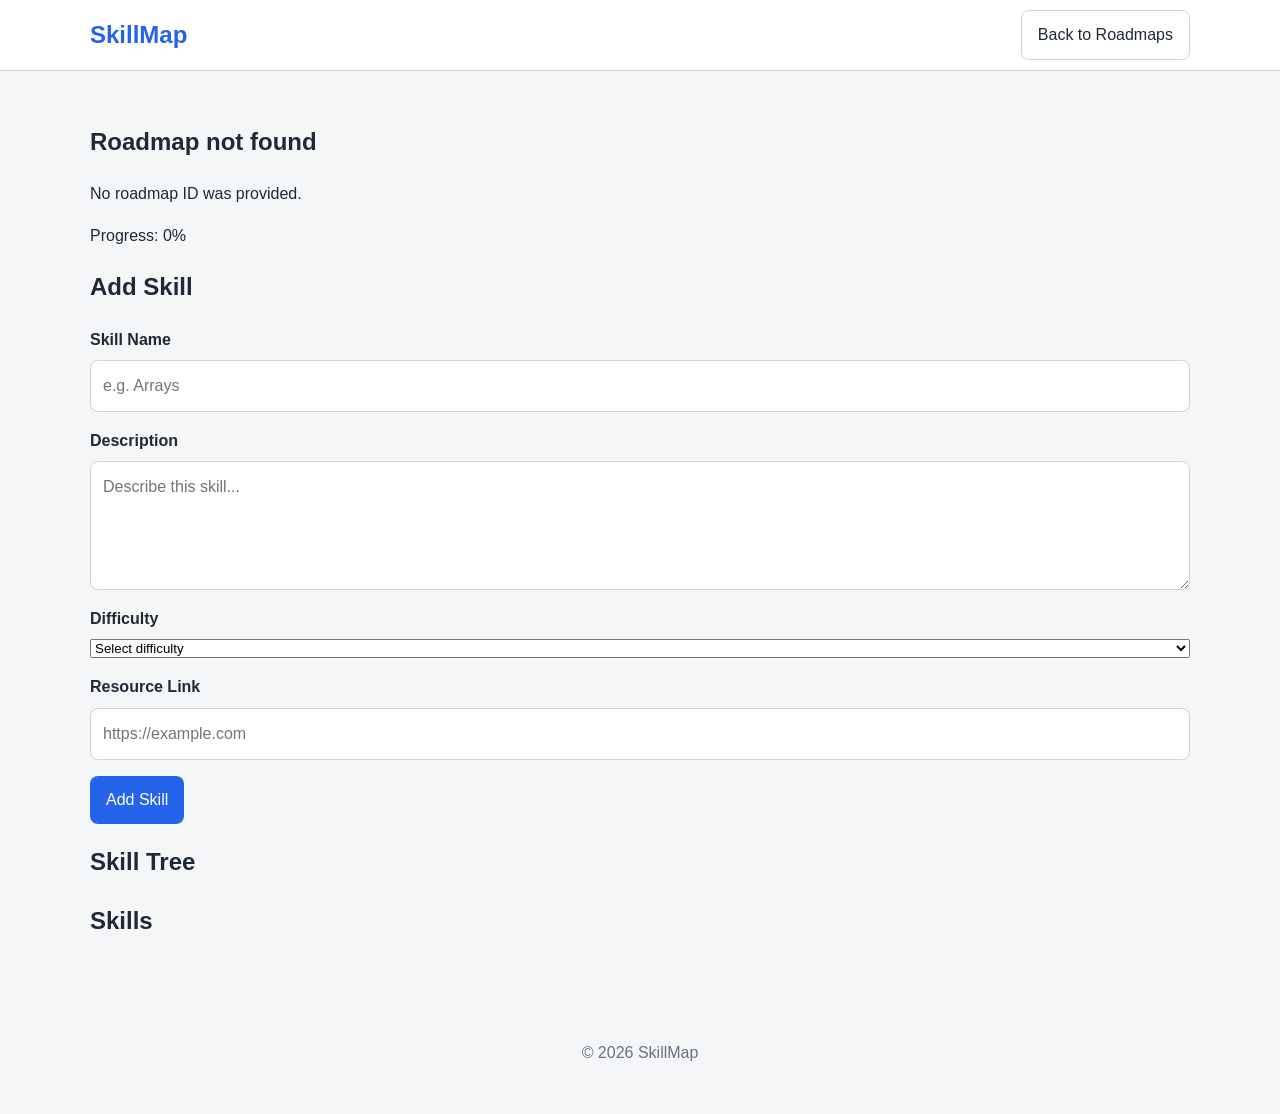
==== roadmap.html @ 6a52ca68 "Added Individual Roadmap Page." ====
<!DOCTYPE html>
<html lang="en">

<head>
    <meta charset="UTF-8">
    <meta name="viewport" content="width=device-width, initial-scale=1.0">

    <title>SkillMap - Roadmap</title>

    <link rel="stylesheet" href="css/style.css">
</head>

<body>

    <header class="site-header">
        <div class="container header-content">

            <a href="index.html" class="logo">
                SkillMap
            </a>

            <a
                href="index.html"
                class="btn btn-secondary"
            >
                Back to Roadmaps
            </a>

        </div>
    </header>


    <main class="container">

        <section
            class="roadmap-header"
            aria-labelledby="roadmap-title"
        >

            <h1 id="roadmap-title">
                Roadmap Name
            </h1>

            <p id="roadmap-description">
                Roadmap description will appear here.
            </p>

            <p id="roadmap-progress">
                Progress: 0%
            </p>

        </section>


        <section
            class="skill-form-section"
            aria-labelledby="add-skill-heading"
        >

            <h2 id="add-skill-heading">
                Add Skill
            </h2>

            <form id="skill-form">

                <div class="form-group">

                    <label for="skill-name">
                        Skill Name
                    </label>

                    <input
                        type="text"
                        id="skill-name"
                        name="skill-name"
                        placeholder="e.g. Arrays"
                        minlength="2"
                        maxlength="100"
                        required
                    >

                </div>


                <div class="form-group">

                    <label for="skill-description">
                        Description
                    </label>

                    <textarea
                        id="skill-description"
                        name="skill-description"
                        placeholder="Describe this skill..."
                        rows="4"
                        maxlength="500"
                    ></textarea>

                </div>


                <div class="form-group">

                    <label for="skill-difficulty">
                        Difficulty
                    </label>

                    <select
                        id="skill-difficulty"
                        name="skill-difficulty"
                        required
                    >
                        <option value="">
                            Select difficulty
                        </option>

                        <option value="easy">
                            Easy
                        </option>

                        <option value="medium">
                            Medium
                        </option>

                        <option value="hard">
                            Hard
                        </option>
                    </select>

                </div>


                <div class="form-group">

                    <label for="skill-resource">
                        Resource Link
                    </label>

                    <input
                        type="url"
                        id="skill-resource"
                        name="skill-resource"
                        placeholder="https://example.com"
                    >

                </div>


                <button
                    type="submit"
                    class="btn btn-primary"
                >
                    Add Skill
                </button>

            </form>

        </section>


        <section
            class="skill-tree-section"
            aria-labelledby="skill-tree-heading"
        >

            <h2 id="skill-tree-heading">
                Skill Tree
            </h2>

            <div id="skill-tree">

                <!-- Skill tree nodes will be generated using JavaScript. -->

            </div>

        </section>


        <section
            class="skills-section"
            aria-labelledby="skills-heading"
        >

            <h2 id="skills-heading">
                Skills
            </h2>

            <div id="skill-list">

                <!-- Skill cards will be generated using JavaScript. -->

            </div>

        </section>

    </main>


    <footer class="site-footer">

        <p>
            &copy; 2026 SkillMap
        </p>

    </footer>


    <script
        type="module"
        src="js/roadmap.js"
    ></script>

</body>

</html>
---- css/style.css ----
:root {
    --color-background: #f4f6f8;
    --color-surface: #ffffff;

    --color-primary: #2563eb;
    --color-primary-dark: #1d4ed8;

    --color-text: #1f2937;
    --color-text-muted: #6b7280;

    --color-border: #d1d5db;

    --spacing-small: 0.5rem;
    --spacing-medium: 1rem;
    --spacing-large: 2rem;

    --border-radius: 8px;
}

* {
    box-sizing: border-box;
}

body {
    margin: 0;

    font-family: Arial, sans-serif;
    line-height: 1.6;

    background-color: var(--color-background);
    color: var(--color-text);
}

button,
input,
textarea {
    font: inherit;
}

button {
    cursor: pointer;
}

.container {
    width: min(1100px, 90%);
    margin: 0 auto;
}

.site-header {
    background-color: var(--color-surface);
    border-bottom: 1px solid var(--color-border);
}

.header-content {
    min-height: 70px;

    display: flex;
    align-items: center;
    justify-content: space-between;
}

.logo {
    color: var(--color-primary);

    font-size: 1.5rem;
    font-weight: bold;

    text-decoration: none;
}

main {
    padding: var(--spacing-large) 0;
}

.page-intro {
    margin-bottom: var(--spacing-large);
}

.page-intro h1 {
    margin-bottom: var(--spacing-small);
}

.page-intro p {
    color: var(--color-text-muted);
}

.btn {
    display: inline-block;

    padding: 0.7rem 1rem;

    border-radius: var(--border-radius);

    text-decoration: none;
    cursor: pointer;
}

.btn-primary {
    border: none;

    background-color: var(--color-primary);
    color: white;
}

.btn-primary:hover {
    background-color: var(--color-primary-dark);
}

.btn-secondary {
    background-color: transparent;
    color: var(--color-text);

    border: 1px solid var(--color-border);
}

.btn-secondary:hover {
    background-color: var(--color-background);
}

.roadmap-creation {
    margin-bottom: var(--spacing-large);

    padding: var(--spacing-large);

    background-color: var(--color-surface);

    border: 1px solid var(--color-border);
    border-radius: var(--border-radius);
}

.form-group {
    display: flex;
    flex-direction: column;

    gap: var(--spacing-small);

    margin-bottom: var(--spacing-medium);
}

.form-group label {
    font-weight: bold;
}

.form-group input,
.form-group textarea {
    width: 100%;

    padding: 0.75rem;

    border: 1px solid var(--color-border);
    border-radius: var(--border-radius);

    background-color: var(--color-surface);
    color: var(--color-text);
}

.form-group input:focus,
.form-group textarea:focus {
    outline: 2px solid var(--color-primary);
    border-color: var(--color-primary);
}

#roadmap-list {
    display: grid;

    grid-template-columns: repeat(2, 1fr);

    gap: var(--spacing-medium);
}

.roadmap-card {
    display: flex;
    flex-direction: column;

    justify-content: space-between;

    gap: var(--spacing-medium);

    padding: var(--spacing-medium);

    background-color: var(--color-surface);

    border: 1px solid var(--color-border);
    border-radius: var(--border-radius);
}

.roadmap-card h3 {
    margin-top: 0;
}

.roadmap-card-actions {
    display: flex;

    gap: var(--spacing-small);

    flex-wrap: wrap;
}

.site-footer {
    padding: var(--spacing-large);

    text-align: center;

    color: var(--color-text-muted);
}

@media (max-width: 768px) {

    #roadmap-list {
        grid-template-columns: 1fr;
    }

    .header-content {
        min-height: 60px;
    }
}

@media (max-width: 480px) {

    .container {
        width: 94%;
    }

    main {
        padding: var(--spacing-medium) 0;
    }

    .roadmap-creation {
        padding: var(--spacing-medium);
    }

    .roadmap-card-actions {
        flex-direction: column;
    }

    .roadmap-card-actions .btn {
        width: 100%;

        text-align: center;
    }
}
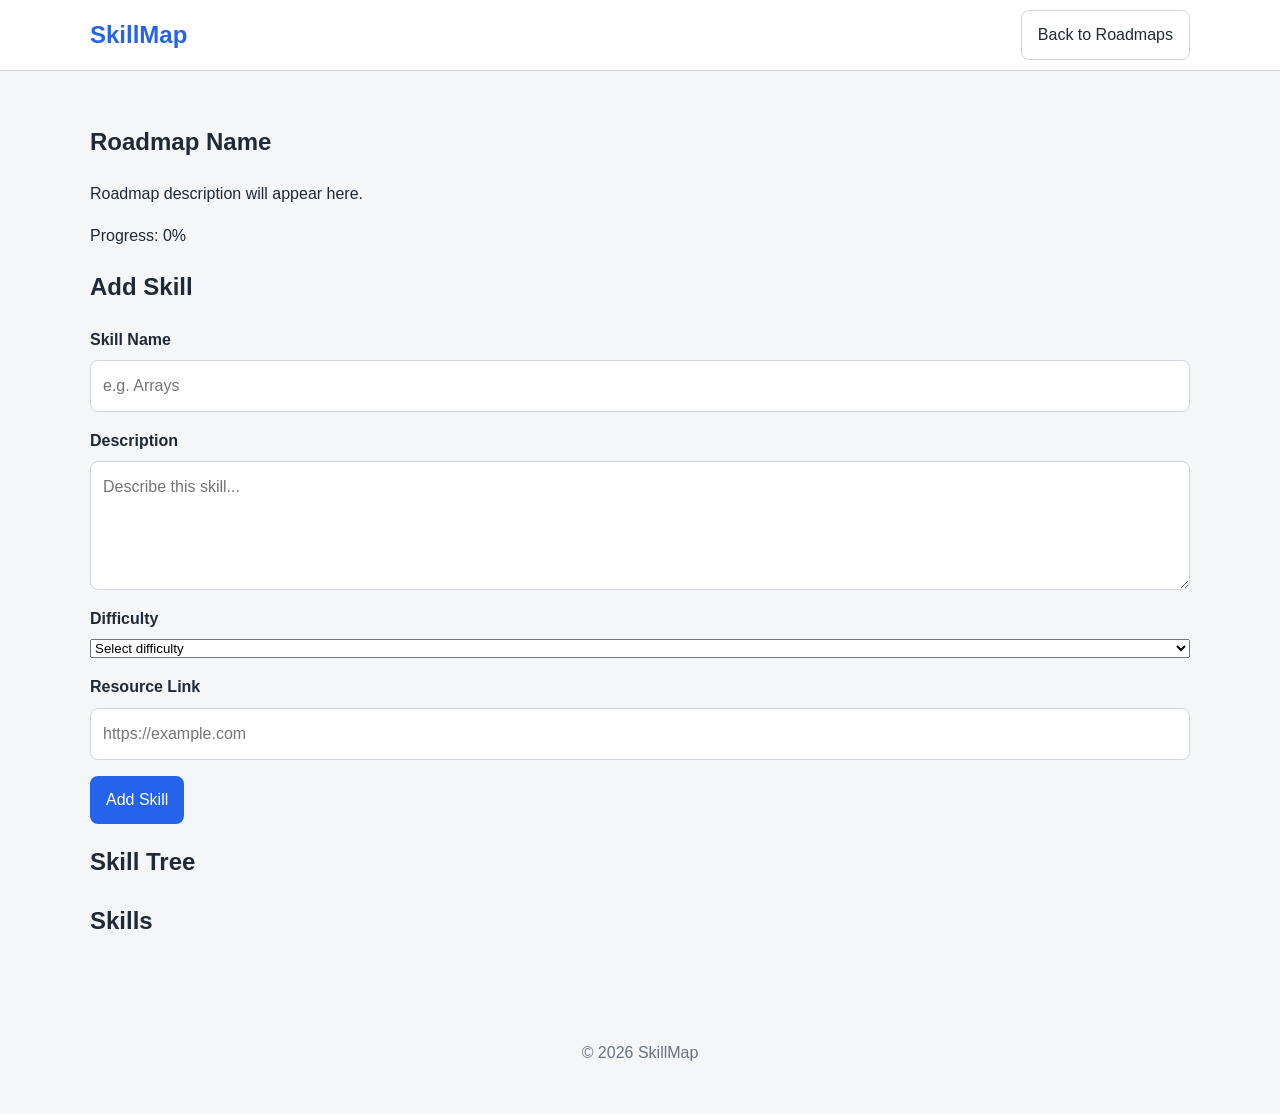
==== commit 7b789050: "Complete Skill CRUD Operations." ====
--- a/roadmap.html
+++ b/roadmap.html
@@ -147,10 +147,11 @@
 
 
                 <button
-                    type="submit"
-                    class="btn btn-primary"
-                >
-                    Add Skill
+                        type="submit"
+                        id="skill-submit-button"
+                        class="btn btn-primary"
+                    >
+                        Add Skill
                 </button>
 
             </form>
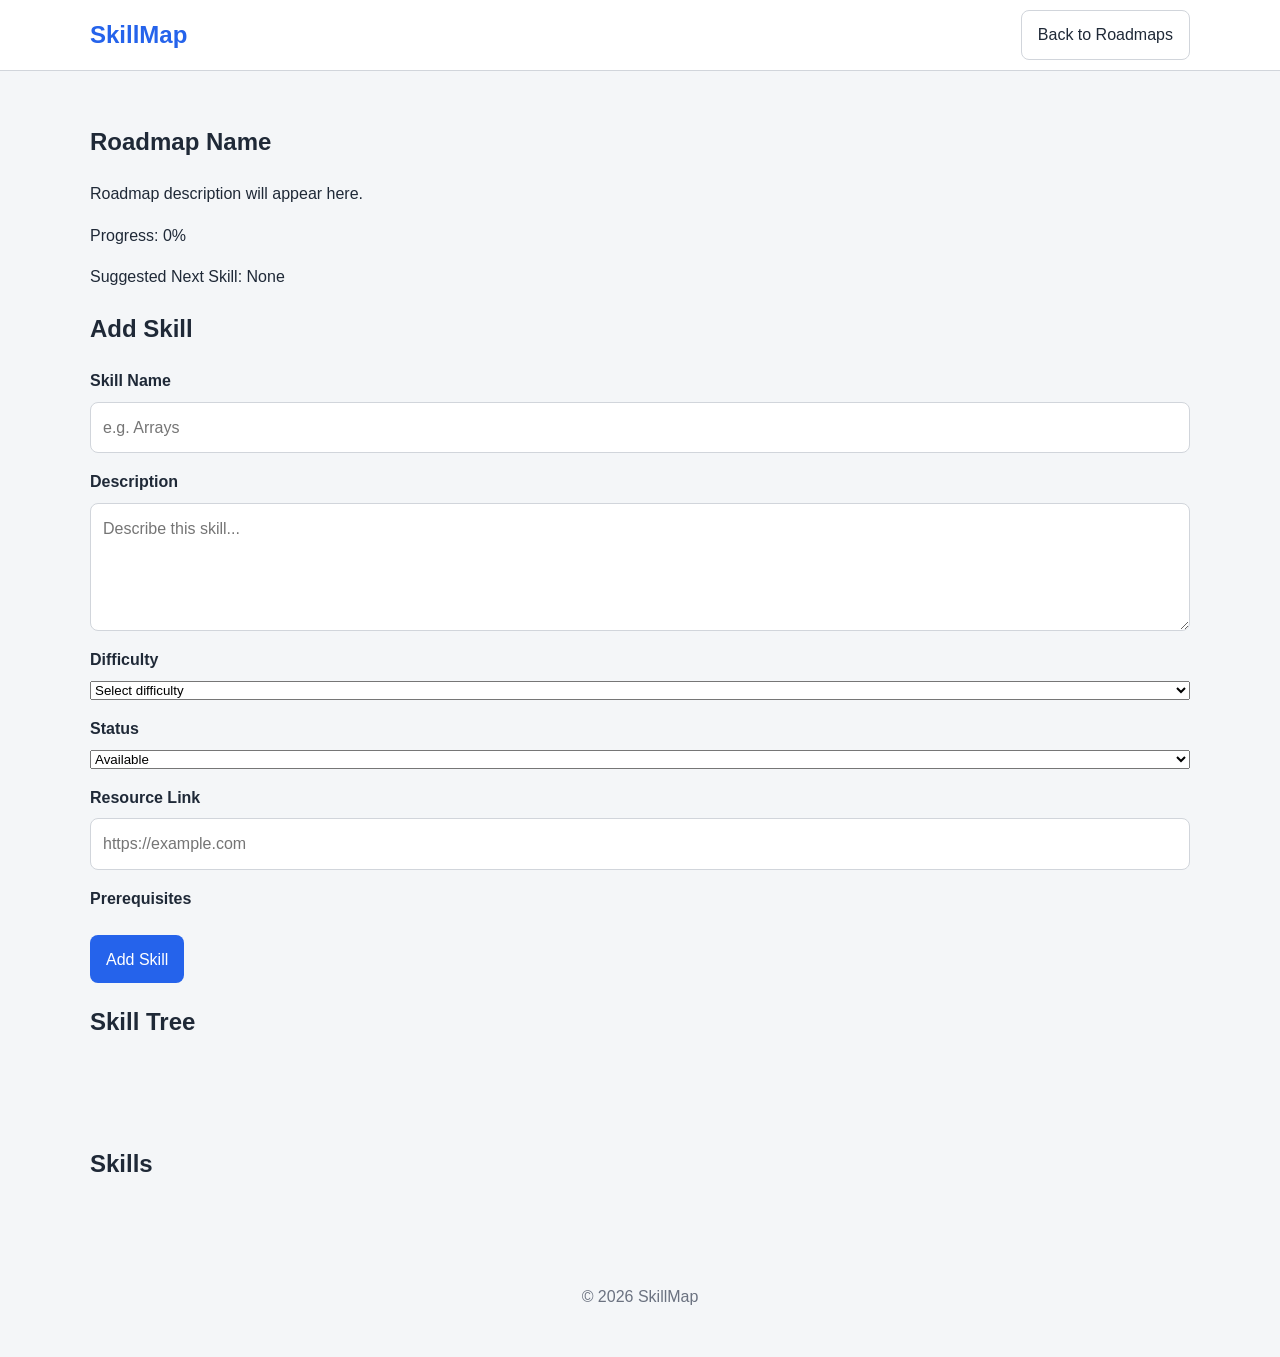
==== commit 7412cabd: "Integrated Skill Dependency Graph and Progress." ====
--- a/roadmap.html
+++ b/roadmap.html
@@ -47,6 +47,10 @@
 
             <p id="roadmap-progress">
                 Progress: 0%
+            </p>
+
+            <p id="suggested-skill">
+                Suggested Next Skill: None
             </p>
 
         </section>
@@ -129,30 +133,69 @@
 
                 </div>
 
-
-                <div class="form-group">
-
-                    <label for="skill-resource">
-                        Resource Link
-                    </label>
-
-                    <input
-                        type="url"
-                        id="skill-resource"
-                        name="skill-resource"
-                        placeholder="https://example.com"
+                <div class="form-group">
+
+                    <label for="skill-status">
+                        Status
+                    </label>
+
+                    <select
+                        id="skill-status"
+                        name="skill-status"
+                        required
                     >
-
-                </div>
-
-
-                <button
-                        type="submit"
-                        id="skill-submit-button"
-                        class="btn btn-primary"
-                    >
-                        Add Skill
-                </button>
+                        <option value="available">
+                            Available
+                        </option>
+
+                        <option value="in-progress">
+                            In Progress
+                        </option>
+
+                        <option value="done">
+                            Done
+                        </option>
+                    </select>
+
+                </div>
+
+
+                <div class="form-group">
+
+                <label for="skill-resource">
+                    Resource Link
+                </label>
+
+                <input
+                    type="url"
+                    id="skill-resource"
+                    name="skill-resource"
+                    placeholder="https://example.com"
+                >
+
+            </div>
+
+
+        <div class="form-group">
+
+            <label>
+                Prerequisites
+            </label>
+
+            <div id="prerequisite-list">
+                <!-- Prerequisite checkboxes generated by JavaScript -->
+            </div>
+
+        </div>
+
+
+        <button
+            type="submit"
+            id="skill-submit-button"
+            class="btn btn-primary"
+        >
+            Add Skill
+        </button>
 
             </form>
 
--- a/css/style.css
+++ b/css/style.css
@@ -238,4 +238,82 @@
 
         text-align: center;
     }
+}
+
+
+#skill-tree {
+    position: relative;
+
+    display: flex;
+    gap: var(--spacing-large);
+
+    padding: var(--spacing-large);
+
+    overflow-x: auto;
+}
+
+.skill-tree-level {
+    min-width: 180px;
+
+    display: flex;
+    flex-direction: column;
+
+    gap: var(--spacing-medium);
+}
+
+.skill-tree-level h3 {
+    margin: 0;
+
+    text-align: center;
+}
+
+.skill-tree-node {
+    display: flex;
+    flex-direction: column;
+
+    gap: 0.25rem;
+
+    padding: var(--spacing-medium);
+
+    background-color: var(--color-surface);
+
+    border: 2px solid var(--color-border);
+    border-radius: var(--border-radius);
+
+    text-align: center;
+}
+
+.skill-tree-node strong {
+    font-size: 1rem;
+}
+
+.skill-tree-node span {
+    color: var(--color-text-muted);
+    font-size: 0.9rem;
+}
+
+.skill-tree-lines {
+    position: absolute;
+
+    top: 0;
+    left: 0;
+
+    width: 100%;
+    height: 100%;
+
+    pointer-events: none;
+
+    z-index: 1;
+
+    overflow: visible;
+}
+
+.skill-tree-level {
+    position: relative;
+    z-index: 2;
+}
+
+.skill-tree-line {
+    stroke: var(--color-primary);
+    stroke-width: 3;
 }
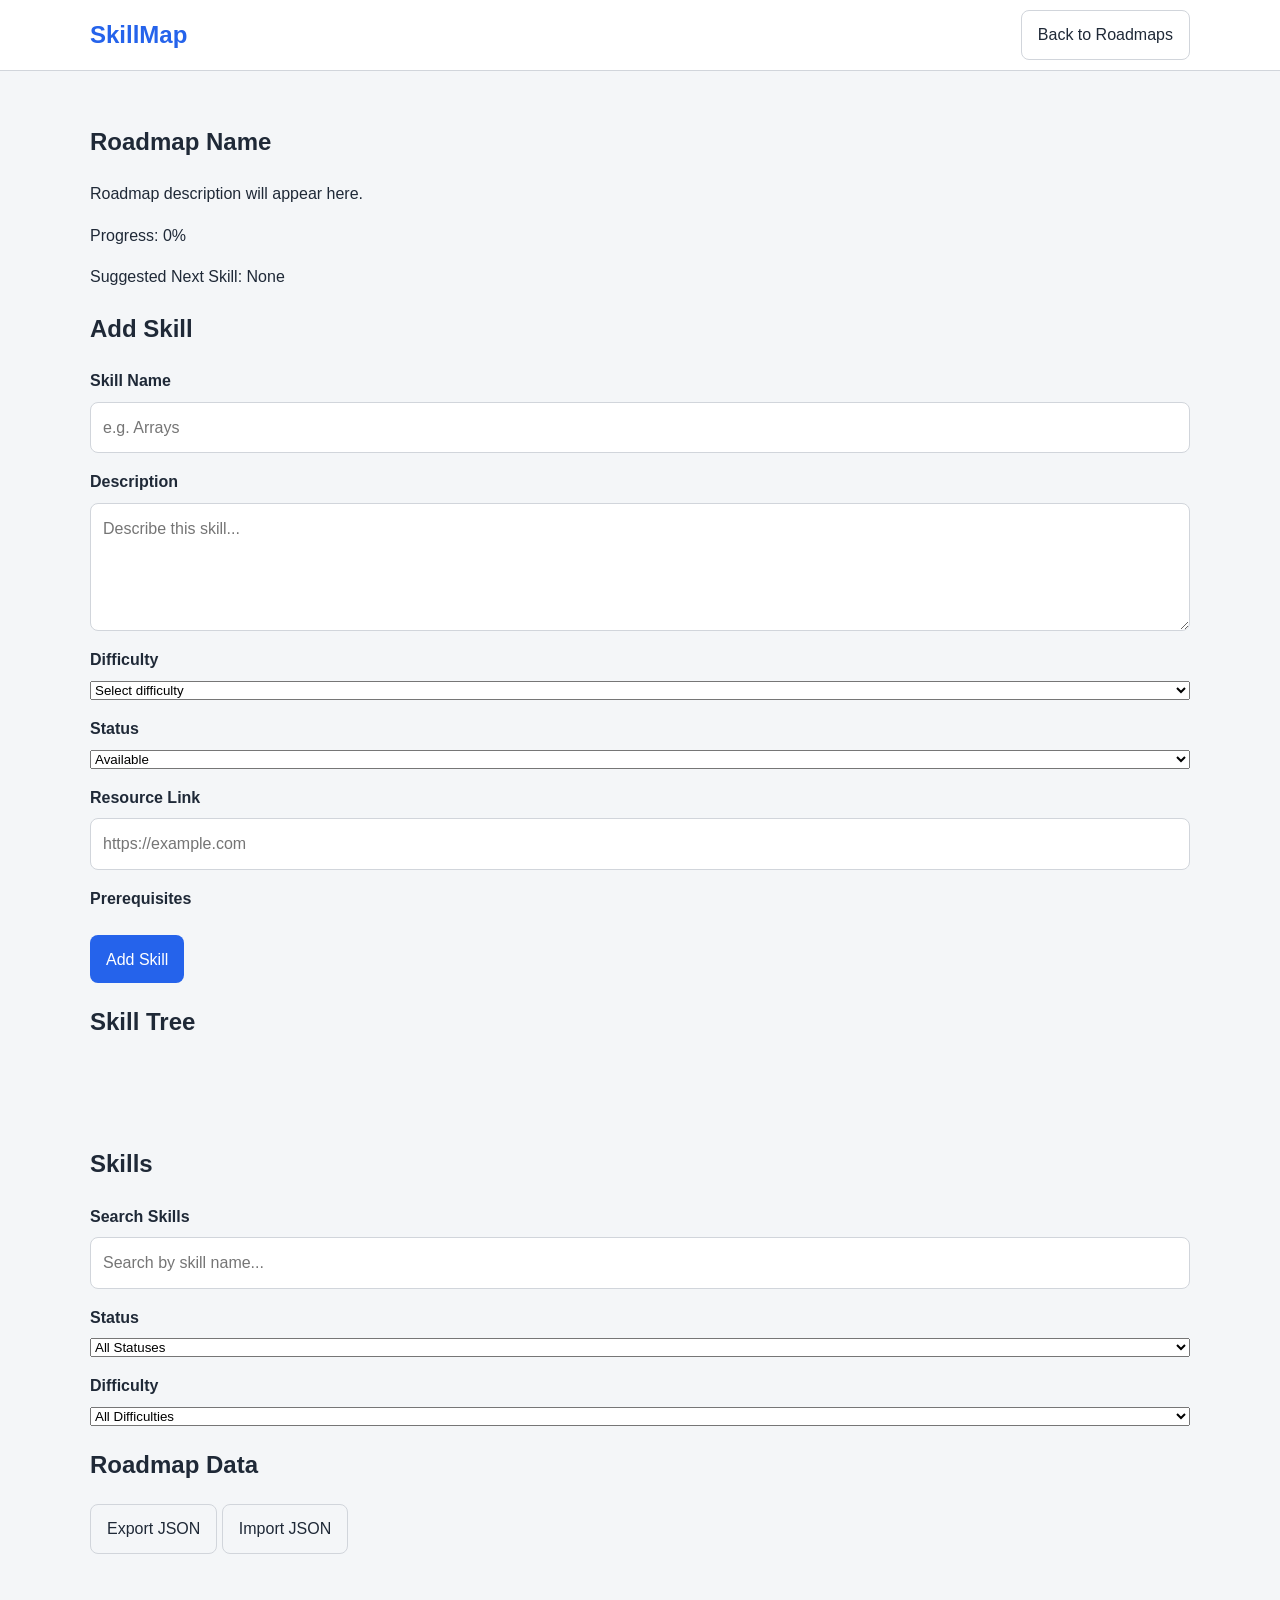
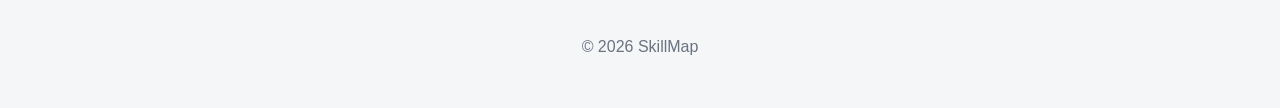
==== commit 27836c3f: "Add Data Import And Responsive Theme Support." ====
--- a/roadmap.html
+++ b/roadmap.html
@@ -220,7 +220,7 @@
         </section>
 
 
-        <section
+                <section
             class="skills-section"
             aria-labelledby="skills-heading"
         >
@@ -229,6 +229,40 @@
                 Skills
             </h2>
 
+            <div class="skill-filters">
+
+                <div class="form-group">
+                    <label for="skill-search">Search Skills</label>
+                    <input
+                        type="search"
+                        id="skill-search"
+                        placeholder="Search by skill name..."
+                    >
+                </div>
+
+                <div class="form-group">
+                    <label for="status-filter">Status</label>
+                    <select id="status-filter">
+                        <option value="all">All Statuses</option>
+                        <option value="locked">Locked</option>
+                        <option value="available">Available</option>
+                        <option value="in-progress">In Progress</option>
+                        <option value="done">Done</option>
+                    </select>
+                </div>
+
+                <div class="form-group">
+                    <label for="difficulty-filter">Difficulty</label>
+                    <select id="difficulty-filter">
+                        <option value="all">All Difficulties</option>
+                        <option value="easy">Easy</option>
+                        <option value="medium">Medium</option>
+                        <option value="hard">Hard</option>
+                    </select>
+                </div>
+
+            </div>
+
             <div id="skill-list">
 
                 <!-- Skill cards will be generated using JavaScript. -->
@@ -236,6 +270,39 @@
             </div>
 
         </section>
+
+        <section
+    class="data-section"
+    aria-labelledby="data-heading"
+>
+    <h2 id="data-heading">
+        Roadmap Data
+    </h2>
+
+    <div class="data-actions">
+        <button
+            type="button"
+            id="export-roadmap"
+            class="btn btn-secondary"
+        >
+            Export JSON
+        </button>
+
+        <label
+            for="import-roadmap"
+            class="btn btn-secondary"
+        >
+            Import JSON
+        </label>
+
+        <input
+            type="file"
+            id="import-roadmap"
+            accept=".json,application/json"
+            hidden
+        >
+    </div>
+</section>
 
     </main>
 
--- a/css/style.css
+++ b/css/style.css
@@ -15,6 +15,19 @@
     --spacing-large: 2rem;
 
     --border-radius: 8px;
+}
+
+:root[data-theme="dark"] {
+    --color-background: #111827;
+    --color-surface: #1f2937;
+
+    --color-primary: #60a5fa;
+    --color-primary-dark: #3b82f6;
+
+    --color-text: #f9fafb;
+    --color-text-muted: #9ca3af;
+
+    --color-border: #374151;
 }
 
 * {
@@ -316,4 +329,46 @@
 .skill-tree-line {
     stroke: var(--color-primary);
     stroke-width: 3;
+}
+
+@media (max-width: 768px) {
+    #skill-tree {
+        display: block;
+        overflow-x: visible;
+        padding: var(--spacing-medium);
+    }
+
+    .skill-tree-level {
+        width: 100%;
+        min-width: 0;
+        margin-bottom: var(--spacing-large);
+    }
+
+    .skill-tree-level h3 {
+        text-align: left;
+        margin-bottom: var(--spacing-small);
+    }
+
+    .skill-tree-node {
+        width: 100%;
+    }
+
+    .skill-tree-lines {
+        display: none;
+    }
+
+    .skill-filters {
+        display: flex;
+        flex-direction: column;
+        gap: var(--spacing-medium);
+    }
+
+    .skill-filters .form-group {
+        margin-bottom: 0;
+    }
+
+    .skill-filters input,
+    .skill-filters select {
+        width: 100%;
+    }
 }
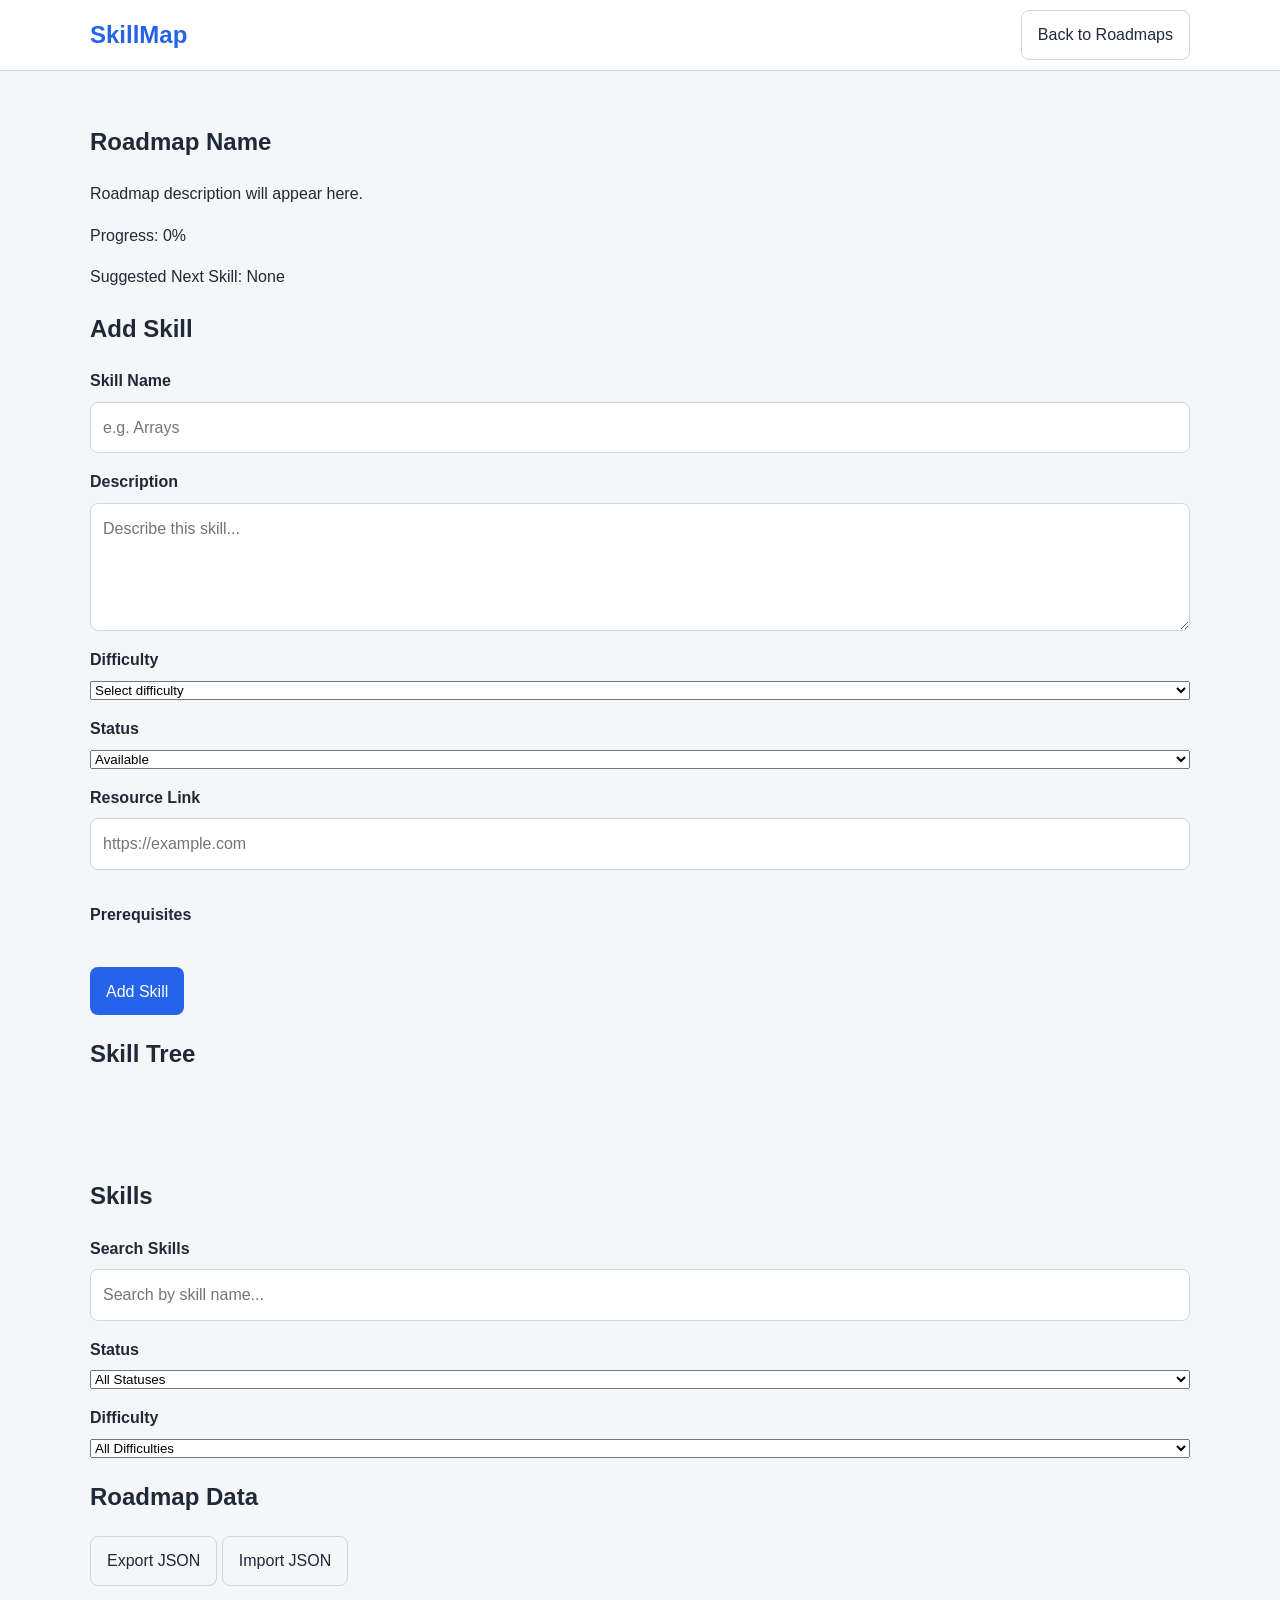
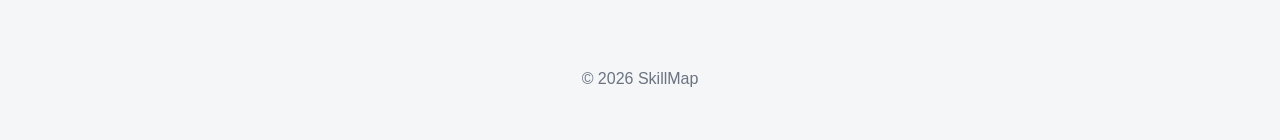
==== commit bbc51c73: "Strengthen Skill Dependency Validation and Progress Tracking." ====
--- a/roadmap.html
+++ b/roadmap.html
@@ -178,9 +178,7 @@
 
         <div class="form-group">
 
-            <label>
-                Prerequisites
-            </label>
+            <p><strong>Prerequisites</strong></p>
 
             <div id="prerequisite-list">
                 <!-- Prerequisite checkboxes generated by JavaScript -->
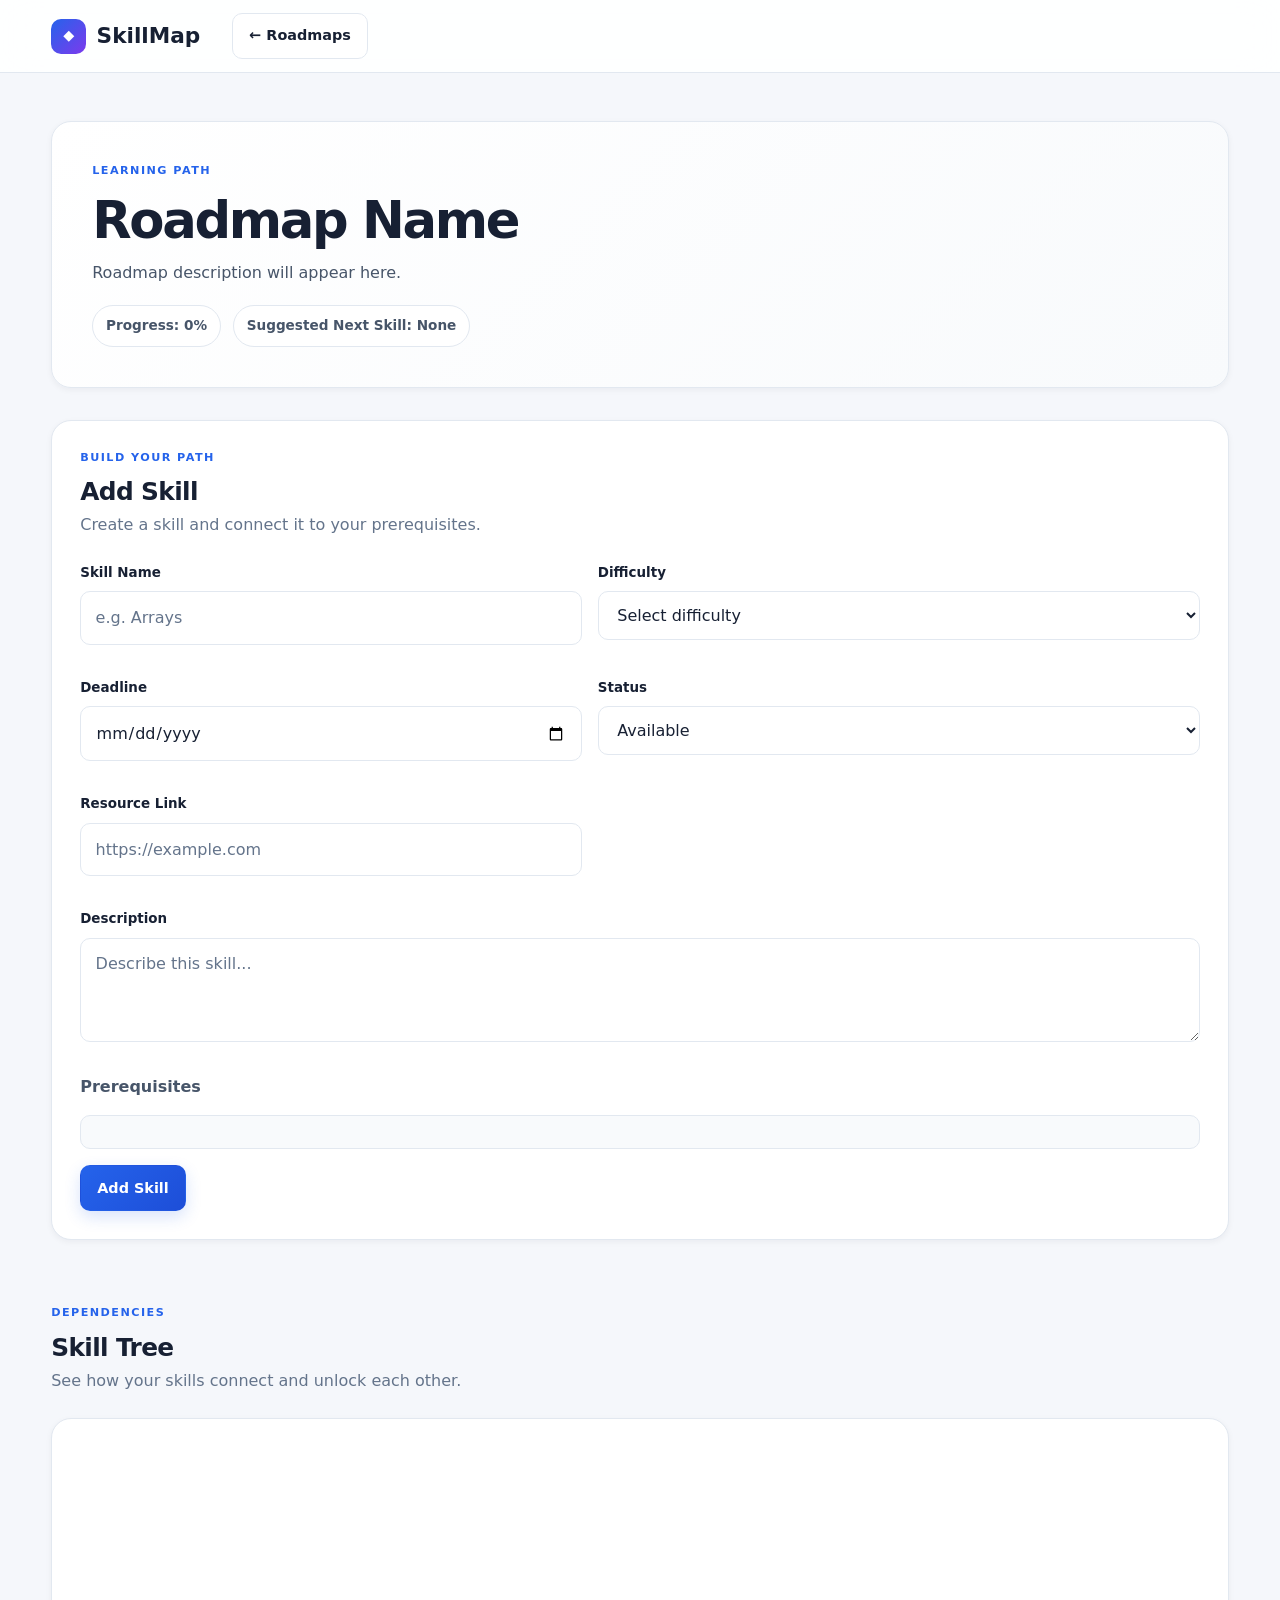
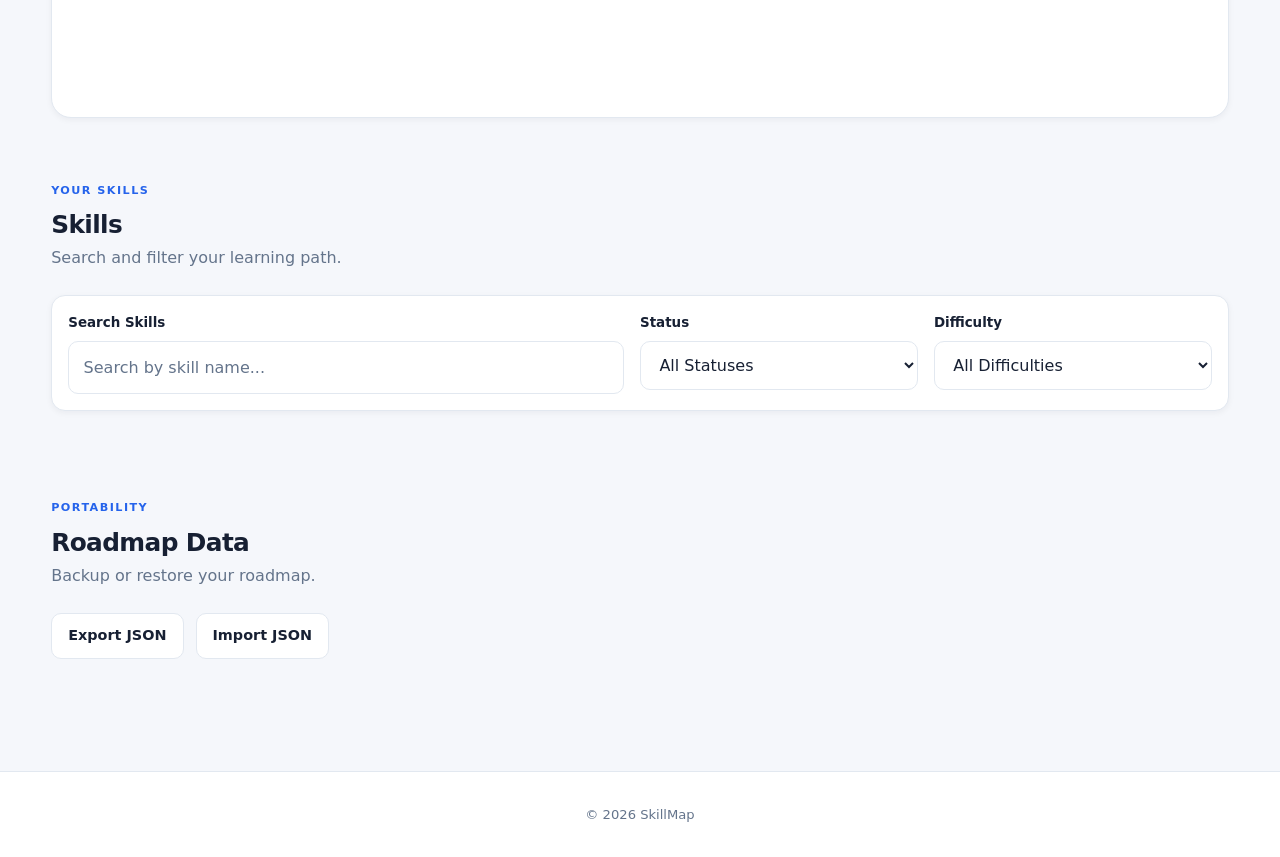
==== commit e6e79fab: "Complete Deadlines,Calendar and Responsive Updates." ====
--- a/roadmap.html
+++ b/roadmap.html
@@ -1,234 +1,144 @@
 <!DOCTYPE html>
 <html lang="en">
-
 <head>
     <meta charset="UTF-8">
     <meta name="viewport" content="width=device-width, initial-scale=1.0">
-
     <title>SkillMap - Roadmap</title>
-
     <link rel="stylesheet" href="css/style.css">
 </head>
 
 <body>
-
     <header class="site-header">
         <div class="container header-content">
-
             <a href="index.html" class="logo">
+                <span class="logo-icon">◆</span>
                 SkillMap
             </a>
 
-            <a
-                href="index.html"
-                class="btn btn-secondary"
-            >
-                Back to Roadmaps
+            <a href="index.html" class="btn btn-secondary">
+                ← Roadmaps
             </a>
-
         </div>
     </header>
 
-
     <main class="container">
-
-        <section
-            class="roadmap-header"
-            aria-labelledby="roadmap-title"
-        >
-
-            <h1 id="roadmap-title">
-                Roadmap Name
-            </h1>
-
-            <p id="roadmap-description">
-                Roadmap description will appear here.
-            </p>
-
-            <p id="roadmap-progress">
-                Progress: 0%
-            </p>
-
-            <p id="suggested-skill">
-                Suggested Next Skill: None
-            </p>
-
-        </section>
-
-
-        <section
-            class="skill-form-section"
-            aria-labelledby="add-skill-heading"
-        >
-
-            <h2 id="add-skill-heading">
-                Add Skill
-            </h2>
+        <section class="roadmap-header" aria-labelledby="roadmap-title">
+            <span class="section-kicker">LEARNING PATH</span>
+            <h1 id="roadmap-title">Roadmap Name</h1>
+            <p id="roadmap-description">Roadmap description will appear here.</p>
+
+            <div class="roadmap-header-stats">
+                <p id="roadmap-progress">Progress: 0%</p>
+                <p id="suggested-skill">Suggested Next Skill: None</p>
+            </div>
+        </section>
+
+        <section class="skill-form-section" aria-labelledby="add-skill-heading">
+            <div class="section-header">
+                <div>
+                    <span class="section-kicker">BUILD YOUR PATH</span>
+                    <h2 id="add-skill-heading">Add Skill</h2>
+                    <p>Create a skill and connect it to your prerequisites.</p>
+                </div>
+            </div>
 
             <form id="skill-form">
-
-                <div class="form-group">
-
-                    <label for="skill-name">
-                        Skill Name
-                    </label>
-
-                    <input
-                        type="text"
-                        id="skill-name"
-                        name="skill-name"
-                        placeholder="e.g. Arrays"
-                        minlength="2"
-                        maxlength="100"
-                        required
-                    >
-
-                </div>
-
-
-                <div class="form-group">
-
-                    <label for="skill-description">
-                        Description
-                    </label>
-
-                    <textarea
-                        id="skill-description"
-                        name="skill-description"
-                        placeholder="Describe this skill..."
-                        rows="4"
-                        maxlength="500"
-                    ></textarea>
-
-                </div>
-
-
-                <div class="form-group">
-
-                    <label for="skill-difficulty">
-                        Difficulty
-                    </label>
-
-                    <select
-                        id="skill-difficulty"
-                        name="skill-difficulty"
-                        required
-                    >
-                        <option value="">
-                            Select difficulty
-                        </option>
-
-                        <option value="easy">
-                            Easy
-                        </option>
-
-                        <option value="medium">
-                            Medium
-                        </option>
-
-                        <option value="hard">
-                            Hard
-                        </option>
-                    </select>
-
-                </div>
-
-                <div class="form-group">
-
-                    <label for="skill-status">
-                        Status
-                    </label>
-
-                    <select
-                        id="skill-status"
-                        name="skill-status"
-                        required
-                    >
-                        <option value="available">
-                            Available
-                        </option>
-
-                        <option value="in-progress">
-                            In Progress
-                        </option>
-
-                        <option value="done">
-                            Done
-                        </option>
-                    </select>
-
-                </div>
-
-
-                <div class="form-group">
-
-                <label for="skill-resource">
-                    Resource Link
-                </label>
-
-                <input
-                    type="url"
-                    id="skill-resource"
-                    name="skill-resource"
-                    placeholder="https://example.com"
+                <div class="form-grid">
+                    <div class="form-group">
+                        <label for="skill-name">Skill Name</label>
+                        <input
+                            type="text"
+                            id="skill-name"
+                            name="skill-name"
+                            placeholder="e.g. Arrays"
+                            minlength="2"
+                            maxlength="100"
+                            required
+                        >
+                    </div>
+
+                    <div class="form-group">
+                        <label for="skill-difficulty">Difficulty</label>
+                        <select id="skill-difficulty" name="skill-difficulty" required>
+                            <option value="">Select difficulty</option>
+                            <option value="easy">Easy</option>
+                            <option value="medium">Medium</option>
+                            <option value="hard">Hard</option>
+                        </select>
+                    </div>
+                    <div class="form-group">
+                        <label for="skill-deadline">Deadline</label>
+                        <input type="date" id="skill-deadline" name="skill-deadline">
+                    </div>
+
+                    <div class="form-group">
+                        <label for="skill-status">Status</label>
+                        <select id="skill-status" name="skill-status" required>
+                            <option value="available">Available</option>
+                            <option value="in-progress">In Progress</option>
+                            <option value="done">Done</option>
+                        </select>
+                    </div>
+
+                    <div class="form-group">
+                        <label for="skill-resource">Resource Link</label>
+                        <input
+                            type="url"
+                            id="skill-resource"
+                            name="skill-resource"
+                            placeholder="https://example.com"
+                        >
+                    </div>
+
+                    <div class="form-group form-full">
+                        <label for="skill-description">Description</label>
+                        <textarea
+                            id="skill-description"
+                            name="skill-description"
+                            placeholder="Describe this skill..."
+                            rows="3"
+                            maxlength="500"
+                        ></textarea>
+                    </div>
+
+                    <div class="form-group form-full">
+                        <p><strong>Prerequisites</strong></p>
+                        <div id="prerequisite-list"></div>
+                    </div>
+                </div>
+
+                <button
+                    type="submit"
+                    id="skill-submit-button"
+                    class="btn btn-primary"
                 >
-
-            </div>
-
-
-        <div class="form-group">
-
-            <p><strong>Prerequisites</strong></p>
-
-            <div id="prerequisite-list">
-                <!-- Prerequisite checkboxes generated by JavaScript -->
-            </div>
-
-        </div>
-
-
-        <button
-            type="submit"
-            id="skill-submit-button"
-            class="btn btn-primary"
-        >
-            Add Skill
-        </button>
-
+                    Add Skill
+                </button>
             </form>
-
-        </section>
-
-
-        <section
-            class="skill-tree-section"
-            aria-labelledby="skill-tree-heading"
-        >
-
-            <h2 id="skill-tree-heading">
-                Skill Tree
-            </h2>
-
-            <div id="skill-tree">
-
-                <!-- Skill tree nodes will be generated using JavaScript. -->
-
-            </div>
-
-        </section>
-
-
-                <section
-            class="skills-section"
-            aria-labelledby="skills-heading"
-        >
-
-            <h2 id="skills-heading">
-                Skills
-            </h2>
+        </section>
+
+        <section class="skill-tree-section" aria-labelledby="skill-tree-heading">
+            <div class="section-header">
+                <div>
+                    <span class="section-kicker">DEPENDENCIES</span>
+                    <h2 id="skill-tree-heading">Skill Tree</h2>
+                    <p>See how your skills connect and unlock each other.</p>
+                </div>
+            </div>
+
+            <div id="skill-tree"></div>
+        </section>
+
+        <section class="skills-section" aria-labelledby="skills-heading">
+            <div class="section-header">
+                <div>
+                    <span class="section-kicker">YOUR SKILLS</span>
+                    <h2 id="skills-heading">Skills</h2>
+                    <p>Search and filter your learning path.</p>
+                </div>
+            </div>
 
             <div class="skill-filters">
-
                 <div class="form-group">
                     <label for="skill-search">Search Skills</label>
                     <input
@@ -258,67 +168,44 @@
                         <option value="hard">Hard</option>
                     </select>
                 </div>
-
-            </div>
-
-            <div id="skill-list">
-
-                <!-- Skill cards will be generated using JavaScript. -->
-
-            </div>
-
-        </section>
-
-        <section
-    class="data-section"
-    aria-labelledby="data-heading"
->
-    <h2 id="data-heading">
-        Roadmap Data
-    </h2>
-
-    <div class="data-actions">
-        <button
-            type="button"
-            id="export-roadmap"
-            class="btn btn-secondary"
-        >
-            Export JSON
-        </button>
-
-        <label
-            for="import-roadmap"
-            class="btn btn-secondary"
-        >
-            Import JSON
-        </label>
-
-        <input
-            type="file"
-            id="import-roadmap"
-            accept=".json,application/json"
-            hidden
-        >
-    </div>
-</section>
-
+            </div>
+
+            <div id="skill-list"></div>
+        </section>
+
+        <section class="data-section" aria-labelledby="data-heading">
+            <div class="section-header">
+                <div>
+                    <span class="section-kicker">PORTABILITY</span>
+                    <h2 id="data-heading">Roadmap Data</h2>
+                    <p>Backup or restore your roadmap.</p>
+                </div>
+            </div>
+
+            <div class="data-actions">
+                <button type="button" id="export-roadmap" class="btn btn-secondary">
+                    Export JSON
+                </button>
+
+                <label for="import-roadmap" class="btn btn-secondary">
+                    Import JSON
+                </label>
+
+                <input
+                    type="file"
+                    id="import-roadmap"
+                    accept=".json,application/json"
+                    hidden
+                >
+            </div>
+        </section>
     </main>
 
-
     <footer class="site-footer">
-
-        <p>
-            &copy; 2026 SkillMap
-        </p>
-
+        <p>&copy; 2026 SkillMap</p>
     </footer>
 
-
-    <script
-        type="module"
-        src="js/roadmap.js"
-    ></script>
-
+    <script type="module" src="js/theme.js"></script>
+    <script type="module" src="js/roadmap.js"></script>
 </body>
-
 </html>
--- a/css/style.css
+++ b/css/style.css
@@ -1,52 +1,75 @@
 :root {
-    --color-background: #f4f6f8;
-    --color-surface: #ffffff;
-
-    --color-primary: #2563eb;
-    --color-primary-dark: #1d4ed8;
-
-    --color-text: #1f2937;
-    --color-text-muted: #6b7280;
-
-    --color-border: #d1d5db;
-
-    --spacing-small: 0.5rem;
-    --spacing-medium: 1rem;
-    --spacing-large: 2rem;
-
-    --border-radius: 8px;
+    --bg: #f5f7fb;
+    --surface: #fff;
+    --soft: #f8fafc;
+    --hover: #f1f5f9;
+    --text: #172033;
+    --text-2: #475569;
+    --muted: #64748b;
+    --border: #e2e8f0;
+    --border-strong: #cbd5e1;
+    --primary: #2563eb;
+    --primary-dark: #1d4ed8;
+    --primary-soft: #eff6ff;
+    --purple: #7c3aed;
+    --success: #16a34a;
+    --success-soft: #f0fdf4;
+    --warning: #d97706;
+    --warning-soft: #fff7ed;
+    --danger: #dc2626;
+    --danger-soft: #fef2f2;
+    --radius: 14px;
+    --radius-lg: 20px;
+    --shadow: 0 10px 30px rgba(15, 23, 42, .08);
+    --shadow-sm: 0 2px 6px rgba(15, 23, 42, .05);
+    --transition: .2s ease;
 }
 
 :root[data-theme="dark"] {
-    --color-background: #111827;
-    --color-surface: #1f2937;
-
-    --color-primary: #60a5fa;
-    --color-primary-dark: #3b82f6;
-
-    --color-text: #f9fafb;
-    --color-text-muted: #9ca3af;
-
-    --color-border: #374151;
+    --bg: #0b1120;
+    --surface: #111827;
+    --soft: #172033;
+    --hover: #1e293b;
+    --text: #f8fafc;
+    --text-2: #cbd5e1;
+    --muted: #94a3b8;
+    --border: #263449;
+    --border-strong: #3b4b63;
+    --primary: #60a5fa;
+    --primary-dark: #93c5fd;
+    --primary-soft: #172554;
+    --purple: #a78bfa;
+    --success: #4ade80;
+    --success-soft: #052e16;
+    --warning: #fbbf24;
+    --warning-soft: #431407;
+    --danger: #f87171;
+    --danger-soft: #450a0a;
+    --shadow: 0 10px 30px rgba(0, 0, 0, .25);
+    --shadow-sm: 0 2px 6px rgba(0, 0, 0, .2);
 }
 
 * {
     box-sizing: border-box;
 }
 
+html {
+    scroll-behavior: smooth;
+}
+
 body {
     margin: 0;
-
-    font-family: Arial, sans-serif;
+    min-height: 100vh;
+    font-family: Inter, system-ui, -apple-system, "Segoe UI", sans-serif;
     line-height: 1.6;
-
-    background-color: var(--color-background);
-    color: var(--color-text);
+    background: var(--bg);
+    color: var(--text);
 }
 
 button,
 input,
-textarea {
+textarea,
+select {
     font: inherit;
 }
 
@@ -54,299 +77,955 @@
     cursor: pointer;
 }
 
+a {
+    color: var(--primary);
+    transition: color var(--transition);
+}
+
+a:hover {
+    color: var(--primary-dark);
+}
+
+h1,
+h2,
+h3,
+h4 {
+    margin-top: 0;
+    line-height: 1.2;
+    color: var(--text);
+}
+
+h1 {
+    font-size: clamp(2rem, 4vw, 3.4rem);
+    letter-spacing: -.045em;
+}
+
+h2 {
+    font-size: 1.55rem;
+    letter-spacing: -.025em;
+}
+
+h3 {
+    font-size: 1.1rem;
+}
+
+p {
+    color: var(--text-2);
+}
+
 .container {
-    width: min(1100px, 90%);
-    margin: 0 auto;
+    width: min(1180px, 92%);
+    margin: auto;
+}
+
+main {
+    padding: 3rem 0;
 }
 
 .site-header {
-    background-color: var(--color-surface);
-    border-bottom: 1px solid var(--color-border);
+    position: sticky;
+    top: 0;
+    z-index: 10;
+    border-bottom: 1px solid var(--border);
+    background: color-mix(in srgb, var(--surface) 90%, transparent);
+    backdrop-filter: blur(18px);
 }
 
 .header-content {
-    min-height: 70px;
-
+    min-height: 72px;
+    display: flex;
+    align-items: center;
+    gap: 2rem;
+}
+
+.logo {
+    display: flex;
+    align-items: center;
+    gap: .65rem;
+    color: var(--text);
+    font-size: 1.35rem;
+    font-weight: 800;
+    text-decoration: none;
+}
+
+.logo:hover {
+    color: var(--text);
+}
+
+.logo-icon {
+    width: 35px;
+    height: 35px;
+    display: grid;
+    place-items: center;
+    border-radius: 10px;
+    background: linear-gradient(135deg, var(--primary), var(--purple));
+    color: #fff;
+    font-size: .9rem;
+}
+
+.main-navigation {
+    display: flex;
+    gap: .35rem;
+    margin-left: auto;
+}
+
+.nav-link {
+    padding: .55rem .9rem;
+    border-radius: 8px;
+    color: var(--muted);
+    font-size: .88rem;
+    font-weight: 650;
+    text-decoration: none;
+}
+
+.nav-link:hover,
+.nav-link.active {
+    background: var(--primary-soft);
+    color: var(--primary);
+}
+
+.icon-button {
+    width: 42px;
+    height: 42px;
+    display: grid;
+    place-items: center;
+    border: 1px solid var(--border);
+    border-radius: 11px;
+    background: var(--surface);
+    color: var(--text);
+    transition: var(--transition);
+}
+
+.icon-button:hover {
+    transform: translateY(-2px);
+    border-color: var(--primary);
+    background: var(--primary-soft);
+}
+
+.btn {
+    display: inline-flex;
+    align-items: center;
+    justify-content: center;
+    gap: .45rem;
+    min-height: 42px;
+    padding: .65rem 1rem;
+    border: 1px solid transparent;
+    border-radius: 10px;
+    font-size: .9rem;
+    font-weight: 700;
+    text-decoration: none;
+    transition: var(--transition);
+}
+
+.btn:hover {
+    transform: translateY(-1px);
+}
+
+.btn-primary {
+    background: linear-gradient(135deg, var(--primary), var(--primary-dark));
+    color: #fff;
+    box-shadow: 0 6px 16px rgba(37, 99, 235, .18);
+}
+
+.btn-primary:hover {
+    color: #fff;
+}
+
+.btn-secondary {
+    border-color: var(--border);
+    background: var(--surface);
+    color: var(--text);
+}
+
+.btn-secondary:hover {
+    background: var(--hover);
+    border-color: var(--border-strong);
+}
+
+.dashboard {
+    padding-top: 2.5rem;
+    padding-bottom: 4rem;
+}
+
+.dashboard-hero {
+    min-height: 310px;
+    position: relative;
     display: flex;
     align-items: center;
     justify-content: space-between;
-}
-
-.logo {
-    color: var(--color-primary);
-
-    font-size: 1.5rem;
-    font-weight: bold;
-
-    text-decoration: none;
-}
-
-main {
-    padding: var(--spacing-large) 0;
-}
-
-.page-intro {
-    margin-bottom: var(--spacing-large);
-}
-
-.page-intro h1 {
-    margin-bottom: var(--spacing-small);
-}
-
-.page-intro p {
-    color: var(--color-text-muted);
-}
-
-.btn {
-    display: inline-block;
-
-    padding: 0.7rem 1rem;
-
-    border-radius: var(--border-radius);
-
-    text-decoration: none;
-    cursor: pointer;
-}
-
-.btn-primary {
-    border: none;
-
-    background-color: var(--color-primary);
-    color: white;
-}
-
-.btn-primary:hover {
-    background-color: var(--color-primary-dark);
-}
-
-.btn-secondary {
-    background-color: transparent;
-    color: var(--color-text);
-
-    border: 1px solid var(--color-border);
-}
-
-.btn-secondary:hover {
-    background-color: var(--color-background);
+    overflow: hidden;
+    margin-bottom: 1.25rem;
+    padding: 3.5rem;
+    border: 1px solid var(--border);
+    border-radius: 26px;
+    background:
+        radial-gradient(circle at 85% 15%, rgba(124, 58, 237, .12), transparent 30%),
+        radial-gradient(circle at 65% 100%, rgba(37, 99, 235, .1), transparent 35%),
+        linear-gradient(135deg, var(--surface), var(--soft));
+    box-shadow: var(--shadow);
+}
+
+.hero-content {
+    position: relative;
+    z-index: 2;
+    max-width: 650px;
+}
+
+.eyebrow,
+.section-kicker {
+    display: block;
+    margin-bottom: .65rem;
+    color: var(--primary);
+    font-size: .7rem;
+    font-weight: 800;
+    letter-spacing: .13em;
+}
+
+.dashboard-hero h1 {
+    margin-bottom: 1rem;
+    font-size: clamp(2.4rem, 5vw, 4.2rem);
+}
+
+.dashboard-hero h1 span {
+    color: var(--primary);
+}
+
+.dashboard-hero p {
+    max-width: 570px;
+    margin: 0;
+    font-size: 1.05rem;
+}
+
+.hero-decoration {
+    position: relative;
+    width: 280px;
+    height: 280px;
+    flex-shrink: 0;
+}
+
+.hero-core,
+.hero-orbit {
+    position: absolute;
+    top: 50%;
+    left: 50%;
+    transform: translate(-50%, -50%);
+}
+
+.hero-core {
+    width: 76px;
+    height: 76px;
+    display: grid;
+    place-items: center;
+    border-radius: 23px;
+    background: linear-gradient(135deg, var(--primary), var(--purple));
+    color: #fff;
+    font-size: 2rem;
+    box-shadow: 0 18px 45px rgba(37, 99, 235, .3);
+}
+
+.hero-orbit {
+    border: 1px solid var(--border-strong);
+    border-radius: 50%;
+}
+
+.orbit-one {
+    width: 140px;
+    height: 140px;
+}
+
+.orbit-two {
+    width: 205px;
+    height: 205px;
+}
+
+.orbit-three {
+    width: 275px;
+    height: 275px;
+}
+
+.dashboard-stats {
+    display: grid;
+    grid-template-columns: repeat(4, 1fr);
+    gap: 1rem;
+    margin-bottom: 4rem;
+}
+
+.stat-card {
+    display: flex;
+    align-items: center;
+    gap: 1rem;
+    padding: 1.25rem;
+    border: 1px solid var(--border);
+    border-radius: var(--radius);
+    background: var(--surface);
+    box-shadow: var(--shadow-sm);
+    transition: var(--transition);
+}
+
+.stat-card:hover {
+    transform: translateY(-3px);
+    box-shadow: var(--shadow);
+}
+
+.stat-icon {
+    width: 46px;
+    height: 46px;
+    display: grid;
+    place-items: center;
+    flex-shrink: 0;
+    border-radius: 13px;
+    font-weight: 800;
+}
+
+.stat-icon-blue {
+    background: var(--primary-soft);
+    color: var(--primary);
+}
+
+.stat-icon-green {
+    background: var(--success-soft);
+    color: var(--success);
+}
+
+.stat-icon-orange {
+    background: var(--warning-soft);
+    color: var(--warning);
+}
+
+.stat-icon-red {
+    background: var(--danger-soft);
+    color: var(--danger);
+}
+
+.stat-label {
+    display: block;
+    margin-bottom: .15rem;
+    color: var(--muted);
+    font-size: .76rem;
+    font-weight: 650;
+}
+
+.stat-value {
+    display: block;
+    font-size: 1.55rem;
+    line-height: 1.1;
+}
+
+.dashboard-section {
+    margin-bottom: 4rem;
+}
+
+.section-header {
+    display: flex;
+    align-items: flex-end;
+    justify-content: space-between;
+    gap: 2rem;
+    margin-bottom: 1.5rem;
+}
+
+.section-header h2 {
+    margin-bottom: .35rem;
+}
+
+.section-header p {
+    margin: 0;
+    color: var(--muted);
 }
 
 .roadmap-creation {
-    margin-bottom: var(--spacing-large);
-
-    padding: var(--spacing-large);
-
-    background-color: var(--color-surface);
-
-    border: 1px solid var(--color-border);
-    border-radius: var(--border-radius);
+    margin-bottom: 1.5rem;
+    padding: 1.75rem;
+    border: 1px solid var(--border);
+    border-radius: var(--radius-lg);
+    background: linear-gradient(135deg, var(--surface), var(--soft));
+    box-shadow: var(--shadow-sm);
+}
+
+.creation-header {
+    margin-bottom: 1.5rem;
+}
+
+.creation-header h2 {
+    margin-bottom: .35rem;
+}
+
+.creation-header p {
+    margin: 0;
+    color: var(--muted);
+}
+
+.form-grid {
+    display: grid;
+    grid-template-columns: 1fr 1.2fr;
+    gap: 1rem;
 }
 
 .form-group {
     display: flex;
     flex-direction: column;
-
-    gap: var(--spacing-small);
-
-    margin-bottom: var(--spacing-medium);
+    gap: .5rem;
+    margin-bottom: 1rem;
 }
 
 .form-group label {
-    font-weight: bold;
+    color: var(--text);
+    font-size: .84rem;
+    font-weight: 700;
 }
 
 .form-group input,
+.form-group textarea,
+.form-group select {
+    width: 100%;
+    padding: .8rem .9rem;
+    border: 1px solid var(--border);
+    border-radius: 10px;
+    outline: 0;
+    background: var(--surface);
+    color: var(--text);
+    transition: var(--transition);
+}
+
 .form-group textarea {
+    resize: vertical;
+}
+
+.form-group input::placeholder,
+.form-group textarea::placeholder {
+    color: var(--muted);
+}
+
+.form-group input:focus,
+.form-group textarea:focus,
+.form-group select:focus {
+    border-color: var(--primary);
+    box-shadow: 0 0 0 3px var(--primary-soft);
+}
+
+.creation-actions {
+    display: flex;
+    justify-content: flex-end;
+}
+
+#roadmap-list,
+.roadmap-grid,
+#skill-list {
+    display: grid;
+    grid-template-columns: repeat(2, minmax(0, 1fr));
+    gap: 1.25rem;
+}
+
+.roadmap-card {
+    position: relative;
+    display: flex;
+    flex-direction: column;
+    justify-content: space-between;
+    min-height: 220px;
+    gap: 1.25rem;
+    padding: 1.5rem;
+    overflow: hidden;
+    border: 1px solid var(--border);
+    border-radius: var(--radius-lg);
+    background: var(--surface);
+    box-shadow: var(--shadow-sm);
+    transition: var(--transition);
+}
+
+.roadmap-card::before {
+    content: "";
+    position: absolute;
+    top: 0;
+    left: 0;
     width: 100%;
-
-    padding: 0.75rem;
-
-    border: 1px solid var(--color-border);
-    border-radius: var(--border-radius);
-
-    background-color: var(--color-surface);
-    color: var(--color-text);
-}
-
-.form-group input:focus,
-.form-group textarea:focus {
-    outline: 2px solid var(--color-primary);
-    border-color: var(--color-primary);
-}
-
-#roadmap-list {
+    height: 3px;
+    background: linear-gradient(90deg, var(--primary), var(--purple));
+}
+
+.roadmap-card:hover {
+    transform: translateY(-4px);
+    border-color: var(--border-strong);
+    box-shadow: var(--shadow);
+}
+
+.roadmap-card-content h3 {
+    margin-bottom: .55rem;
+}
+
+.roadmap-card-content p {
+    margin: .35rem 0;
+}
+
+.roadmap-card-actions {
+    display: flex;
+    align-items: center;
+    gap: .5rem;
+    flex-wrap: wrap;
+}
+
+.progress-track {
+    width: 100%;
+    height: 8px;
+    overflow: hidden;
+    margin-top: 1rem;
+    border-radius: 99px;
+    background: var(--border);
+}
+
+.progress-fill {
+    height: 100%;
+    border-radius: inherit;
+    background: linear-gradient(90deg, var(--primary), var(--purple));
+    transition: width .4s ease;
+}
+
+.progress-info {
+    display: flex;
+    justify-content: space-between;
+    color: var(--muted);
+    font-size: .8rem;
+}
+
+.dashboard-bottom-grid {
     display: grid;
-
-    grid-template-columns: repeat(2, 1fr);
-
-    gap: var(--spacing-medium);
-}
-
-.roadmap-card {
+    grid-template-columns: 1.25fr .75fr;
+    gap: 1.25rem;
+}
+
+.dashboard-panel {
+    min-height: 300px;
+    padding: 1.5rem;
+    border: 1px solid var(--border);
+    border-radius: var(--radius-lg);
+    background: var(--surface);
+    box-shadow: var(--shadow-sm);
+}
+
+.panel-header {
+    display: flex;
+    align-items: flex-start;
+    justify-content: space-between;
+    margin-bottom: 1.5rem;
+}
+
+.panel-header h2 {
+    margin-bottom: 0;
+}
+
+.panel-icon {
+    width: 42px;
+    height: 42px;
+    display: grid;
+    place-items: center;
+    border-radius: 11px;
+    background: var(--primary-soft);
+    color: var(--primary);
+    font-weight: 800;
+}
+
+.deadline-list {
     display: flex;
     flex-direction: column;
-
+    gap: .75rem;
+}
+
+.deadline-item {
+    display: flex;
+    align-items: center;
     justify-content: space-between;
-
-    gap: var(--spacing-medium);
-
-    padding: var(--spacing-medium);
-
-    background-color: var(--color-surface);
-
-    border: 1px solid var(--color-border);
-    border-radius: var(--border-radius);
-}
-
-.roadmap-card h3 {
-    margin-top: 0;
-}
-
-.roadmap-card-actions {
-    display: flex;
-
-    gap: var(--spacing-small);
-
-    flex-wrap: wrap;
-}
-
-.site-footer {
-    padding: var(--spacing-large);
-
+    gap: 1rem;
+    padding: .9rem;
+    border: 1px solid var(--border);
+    border-radius: 11px;
+    background: var(--soft);
+}
+
+.deadline-item strong {
+    color: var(--text);
+}
+
+.deadline-date {
+    color: var(--muted);
+    font-size: .82rem;
+}
+
+.deadline-danger {
+    border-left: 3px solid var(--danger);
+}
+
+.deadline-warning {
+    border-left: 3px solid var(--warning);
+}
+
+.deadline-success {
+    border-left: 3px solid var(--success);
+}
+
+.empty-state {
+    min-height: 180px;
+    display: flex;
+    flex-direction: column;
+    align-items: center;
+    justify-content: center;
+    padding: 1.5rem;
     text-align: center;
-
-    color: var(--color-text-muted);
-}
-
-@media (max-width: 768px) {
-
-    #roadmap-list {
-        grid-template-columns: 1fr;
-    }
-
-    .header-content {
-        min-height: 60px;
-    }
-}
-
-@media (max-width: 480px) {
-
-    .container {
-        width: 94%;
-    }
-
-    main {
-        padding: var(--spacing-medium) 0;
-    }
-
-    .roadmap-creation {
-        padding: var(--spacing-medium);
-    }
-
-    .roadmap-card-actions {
-        flex-direction: column;
-    }
-
-    .roadmap-card-actions .btn {
-        width: 100%;
-
-        text-align: center;
-    }
-}
-
+}
+
+.empty-state-icon,
+.calendar-placeholder-icon {
+    width: 50px;
+    height: 50px;
+    display: grid;
+    place-items: center;
+    margin-bottom: .75rem;
+    border-radius: 14px;
+    background: var(--primary-soft);
+    color: var(--primary);
+    font-weight: 800;
+}
+
+.empty-state p {
+    margin: 0 0 .2rem;
+    color: var(--text);
+    font-weight: 700;
+}
+
+.empty-state span {
+    max-width: 300px;
+    color: var(--muted);
+    font-size: .82rem;
+}
+
+.calendar-placeholder {
+    min-height: 190px;
+    display: flex;
+    flex-direction: column;
+    align-items: center;
+    justify-content: center;
+    text-align: center;
+}
+
+.calendar-placeholder h3 {
+    margin-bottom: .35rem;
+}
+
+.calendar-placeholder p {
+    max-width: 320px;
+    margin: 0 0 1rem;
+    color: var(--muted);
+    font-size: .86rem;
+}
 
 #skill-tree {
     position: relative;
-
-    display: flex;
-    gap: var(--spacing-large);
-
-    padding: var(--spacing-large);
-
+    display: flex;
+    gap: 2.5rem;
+    min-height: 300px;
+    padding: 2rem;
     overflow-x: auto;
-}
-
-.skill-tree-level {
-    min-width: 180px;
-
-    display: flex;
-    flex-direction: column;
-
-    gap: var(--spacing-medium);
-}
-
-.skill-tree-level h3 {
-    margin: 0;
-
-    text-align: center;
-}
-
-.skill-tree-node {
-    display: flex;
-    flex-direction: column;
-
-    gap: 0.25rem;
-
-    padding: var(--spacing-medium);
-
-    background-color: var(--color-surface);
-
-    border: 2px solid var(--color-border);
-    border-radius: var(--border-radius);
-
-    text-align: center;
-}
-
-.skill-tree-node strong {
-    font-size: 1rem;
-}
-
-.skill-tree-node span {
-    color: var(--color-text-muted);
-    font-size: 0.9rem;
-}
-
-.skill-tree-lines {
-    position: absolute;
-
-    top: 0;
-    left: 0;
-
-    width: 100%;
-    height: 100%;
-
-    pointer-events: none;
-
-    z-index: 1;
-
-    overflow: visible;
+    border: 1px solid var(--border);
+    border-radius: var(--radius-lg);
+    background: var(--surface);
+    box-shadow: var(--shadow-sm);
 }
 
 .skill-tree-level {
     position: relative;
     z-index: 2;
+    min-width: 190px;
+    display: flex;
+    flex-direction: column;
+    gap: 1rem;
+}
+
+.skill-tree-level h3 {
+    margin-bottom: .25rem;
+    color: var(--muted);
+    text-align: center;
+    font-size: .75rem;
+    text-transform: uppercase;
+    letter-spacing: .1em;
+}
+
+.skill-tree-node {
+    display: flex;
+    flex-direction: column;
+    gap: .35rem;
+    padding: 1rem;
+    border: 1px solid var(--border);
+    border-radius: 13px;
+    background: var(--surface);
+    text-align: center;
+    box-shadow: var(--shadow-sm);
+    transition: var(--transition);
+}
+
+.skill-tree-node:hover {
+    transform: translateY(-3px);
+    border-color: var(--primary);
+    box-shadow: var(--shadow);
+}
+
+.skill-tree-node strong {
+    font-size: .95rem;
+}
+
+.skill-tree-node span {
+    color: var(--muted);
+    font-size: .75rem;
+}
+
+.skill-tree-lines {
+    position: absolute;
+    inset: 0;
+    width: 100%;
+    height: 100%;
+    pointer-events: none;
+    z-index: 1;
 }
 
 .skill-tree-line {
-    stroke: var(--color-primary);
-    stroke-width: 3;
-}
-
-@media (max-width: 768px) {
+    stroke: var(--primary);
+    stroke-width: 2.5;
+    opacity: .55;
+}
+
+.skill-filters {
+    display: grid;
+    grid-template-columns: 2fr 1fr 1fr;
+    gap: 1rem;
+    margin-bottom: 1.5rem;
+    padding: 1rem;
+    border: 1px solid var(--border);
+    border-radius: var(--radius);
+    background: var(--surface);
+    box-shadow: var(--shadow-sm);
+}
+
+.skill-filters .form-group {
+    margin-bottom: 0;
+}
+
+#skill-list .roadmap-card {
+    min-height: 210px;
+}
+
+.skill-card-header {
+    display: flex;
+    justify-content: space-between;
+    gap: 1rem;
+}
+
+.skill-card-meta {
+    display: flex;
+    flex-wrap: wrap;
+    gap: .45rem;
+    margin-top: .75rem;
+}
+
+.skill-badge {
+    display: inline-flex;
+    align-items: center;
+    padding: .25rem .55rem;
+    border-radius: 999px;
+    font-size: .7rem;
+    font-weight: 750;
+}
+
+.status-done {
+    background: var(--success-soft);
+    color: var(--success);
+}
+
+.status-available {
+    background: var(--primary-soft);
+    color: var(--primary);
+}
+
+.status-progress {
+    background: var(--warning-soft);
+    color: var(--warning);
+}
+
+.status-locked {
+    background: var(--hover);
+    color: var(--muted);
+}
+
+.difficulty-easy {
+    background: var(--success-soft);
+    color: var(--success);
+}
+
+.difficulty-medium {
+    background: var(--warning-soft);
+    color: var(--warning);
+}
+
+.difficulty-hard {
+    background: var(--danger-soft);
+    color: var(--danger);
+}
+
+.skill-resource {
+    display: inline-block;
+    margin-top: .75rem;
+    font-size: .85rem;
+    font-weight: 650;
+}
+
+.site-footer {
+    padding: 2rem 0;
+    border-top: 1px solid var(--border);
+    background: var(--surface);
+    text-align: center;
+}
+
+.site-footer p {
+    margin: 0;
+    color: var(--muted);
+    font-size: .82rem;
+}
+
+@media (max-width: 900px) {
+    .dashboard-hero {
+        padding: 2.5rem;
+    }
+
+    .hero-decoration {
+        width: 220px;
+        height: 220px;
+    }
+
+    .orbit-three {
+        width: 220px;
+        height: 220px;
+    }
+
+    .orbit-two {
+        width: 165px;
+        height: 165px;
+    }
+
+    .dashboard-stats {
+        grid-template-columns: repeat(2, 1fr);
+    }
+
+    .dashboard-bottom-grid,
+    .form-grid,
+    #roadmap-list,
+    .roadmap-grid,
+    #skill-list {
+        grid-template-columns: 1fr;
+    }
+
+    .skill-filters {
+        grid-template-columns: 1fr;
+    }
+}
+
+@media (max-width: 700px) {
+    .header-content {
+        min-height: 64px;
+    }
+
+    .main-navigation {
+        display: flex;
+        align-items: center;
+        gap: .4rem;
+        margin-left: auto;
+    }
+
+    .dashboard {
+        padding-top: 1.5rem;
+    }
+
+    .dashboard-hero {
+        min-height: auto;
+        padding: 2rem;
+    }
+
+    .hero-decoration {
+        display: none;
+    }
+
+    .dashboard-hero h1 {
+        font-size: 2.45rem;
+    }
+
+    .section-header {
+        align-items: flex-start;
+        flex-direction: column;
+    }
+
+    .section-header .btn {
+        width: 100%;
+    }
+
+    .roadmap-card-actions {
+        width: 100%;
+    }
+
+    .roadmap-card-actions .btn {
+        flex: 1;
+    }
+}
+
+@media (max-width: 480px) {
+    .container {
+        width: 94%;
+    }
+
+    main {
+        padding: 1.5rem 0;
+    }
+
+    .dashboard-stats {
+        grid-template-columns: 1fr;
+    }
+
+    .dashboard-hero {
+        padding: 1.5rem;
+    }
+
+    .dashboard-hero h1 {
+        font-size: 2.1rem;
+    }
+
+    .dashboard-hero p {
+        font-size: .92rem;
+    }
+
+    .roadmap-creation,
+    .dashboard-panel {
+        padding: 1.1rem;
+    }
+
+    .roadmap-card {
+        padding: 1.2rem;
+    }
+
+    .roadmap-card-actions {
+        flex-direction: column;
+    }
+
+    .roadmap-card-actions .btn {
+        width: 100%;
+    }
+
     #skill-tree {
         display: block;
+        padding: 1rem;
         overflow-x: visible;
-        padding: var(--spacing-medium);
     }
 
     .skill-tree-level {
         width: 100%;
         min-width: 0;
-        margin-bottom: var(--spacing-large);
+        margin-bottom: 1.5rem;
     }
 
     .skill-tree-level h3 {
         text-align: left;
-        margin-bottom: var(--spacing-small);
     }
 
     .skill-tree-node {
@@ -356,19 +1035,326 @@
     .skill-tree-lines {
         display: none;
     }
-
-    .skill-filters {
+}
+
+.roadmap-header {
+    margin-bottom: 2rem;
+    padding: 2.5rem;
+    border: 1px solid var(--border);
+    border-radius: var(--radius-lg);
+    background: linear-gradient(135deg, var(--surface), var(--soft));
+    box-shadow: var(--shadow-sm);
+}
+
+.roadmap-header h1 {
+    margin-bottom: .5rem;
+}
+
+.roadmap-header p {
+    margin: .4rem 0;
+}
+
+.roadmap-header-stats {
+    display: flex;
+    flex-wrap: wrap;
+    gap: .75rem;
+    margin-top: 1.25rem;
+}
+
+.roadmap-header-stats p {
+    margin: 0;
+    padding: .55rem .8rem;
+    border: 1px solid var(--border);
+    border-radius: 999px;
+    background: var(--surface);
+    color: var(--text-2);
+    font-size: .85rem;
+    font-weight: 650;
+}
+
+.skill-form-section,
+.skill-tree-section,
+.skills-section,
+.data-section {
+    margin-bottom: 4rem;
+}
+
+.skill-form-section {
+    padding: 1.75rem;
+    border: 1px solid var(--border);
+    border-radius: var(--radius-lg);
+    background: var(--surface);
+    box-shadow: var(--shadow-sm);
+}
+
+.skill-form-section .section-header {
+    margin-bottom: 1.5rem;
+}
+
+.form-full {
+    grid-column: 1 / -1;
+}
+
+.form-full p {
+    margin: 0 0 .5rem;
+}
+
+.data-actions {
+    display: flex;
+    flex-wrap: wrap;
+    gap: .75rem;
+}
+
+#prerequisite-list {
+    display: grid;
+    grid-template-columns: repeat(2, 1fr);
+    gap: .5rem;
+    padding: 1rem;
+    border: 1px solid var(--border);
+    border-radius: 10px;
+    background: var(--soft);
+}
+
+#prerequisite-list label {
+    display: flex;
+    align-items: center;
+    gap: .5rem;
+    padding: .5rem;
+    border-radius: 8px;
+    color: var(--text-2);
+    cursor: pointer;
+}
+
+#prerequisite-list label:hover {
+    background: var(--hover);
+}
+
+#prerequisite-list input {
+    accent-color: var(--primary);
+}
+
+@media (max-width: 700px) {
+    .roadmap-header,
+    .skill-form-section {
+        padding: 1.25rem;
+    }
+
+    #prerequisite-list {
+        grid-template-columns: 1fr;
+    }
+
+    .data-actions .btn {
+        width: 100%;
+    }
+}
+
+.calendar-section,
+.deadline-panel {
+    margin-bottom: 4rem;
+    padding: 1.75rem;
+    border: 1px solid var(--border);
+    border-radius: var(--radius-lg);
+    background: var(--surface);
+    box-shadow: var(--shadow-sm);
+}
+
+.calendar-header {
+    display: flex;
+    align-items: center;
+    justify-content: space-between;
+    margin-bottom: 1.5rem;
+}
+
+.calendar-header h2 {
+    margin: 0;
+}
+
+.calendar-weekdays,
+.calendar-grid {
+    display: grid;
+    grid-template-columns: repeat(7, 1fr);
+    gap: .5rem;
+}
+
+.calendar-weekdays,
+.calendar-grid {
+    display: grid;
+    grid-template-columns: repeat(7, minmax(0, 1fr));
+    gap: .5rem;
+}
+
+.calendar-day {
+    min-width: 0;
+    min-height: 90px;
+    padding: .75rem;
+    border: 1px solid var(--border);
+    border-radius: 10px;
+    background: var(--soft);
+    overflow: hidden;
+}
+
+.calendar-day-number {
+    font-weight: 700;
+}
+
+.calendar-day.today {
+    border-color: var(--primary);
+    box-shadow: inset 0 0 0 1px var(--primary);
+}
+
+.calendar-day.other-month {
+    opacity: .4;
+}
+
+.calendar-deadline {
+    display: block;
+    min-width: 0;
+    margin-top: .5rem;
+    padding: .3rem .4rem;
+    border-radius: 6px;
+    background: var(--primary-soft);
+    color: var(--primary-dark);
+    font-size: .72rem;
+    font-weight: 650;
+    overflow: hidden;
+    text-overflow: ellipsis;
+    white-space: nowrap;
+}
+
+@media (max-width: 700px) {
+    .calendar-section,
+    .deadline-panel {
+        padding: 1rem;
+    }
+
+    .calendar-header {
+        gap: .5rem;
+    }
+
+    .calendar-header h2 {
+        font-size: 1rem;
+        text-align: center;
+    }
+
+    .calendar-weekdays,
+    .calendar-grid {
+        gap: .2rem;
+    }
+
+    .calendar-day {
+        min-height: 65px;
+        padding: .35rem;
+    }
+
+    .calendar-day-number {
+        font-size: .75rem;
+    }
+
+    .calendar-deadline {
+        margin-top: .3rem;
+        padding: .2rem .25rem;
+        font-size: .55rem;
+    }
+}
+
+.deadline-item {
+    display: flex;
+    align-items: center;
+    justify-content: space-between;
+    gap: 1rem;
+    padding: 1rem 0;
+    border-bottom: 1px solid var(--border);
+}
+
+.deadline-item:last-child {
+    border-bottom: 0;
+}
+
+.deadline-item div {
+    display: flex;
+    flex-direction: column;
+    gap: .2rem;
+}
+
+.deadline-item strong {
+    color: var(--text);
+}
+
+.deadline-item span {
+    color: var(--muted);
+    font-size: .8rem;
+}
+
+.deadline-item time {
+    color: var(--text-2);
+    font-size: .85rem;
+    font-weight: 650;
+    white-space: nowrap;
+}
+
+.deadline-overdue {
+    color: var(--danger) !important;
+}
+
+.deadline-soon {
+    color: var(--warning) !important;
+}
+
+.deadline-complete {
+    color: var(--success) !important;
+}
+
+.calendar-deadline.deadline-overdue {
+    background: var(--danger-soft);
+}
+
+.calendar-deadline.deadline-soon {
+    background: var(--warning-soft);
+}
+
+.calendar-deadline.deadline-complete {
+    background: var(--success-soft);
+}
+
+@media (max-width: 600px) {
+    .deadline-item {
+        align-items: flex-start;
+        flex-direction: column;
+    }
+
+    .deadline-item time {
+        white-space: normal;
+    }
+}
+
+.site-header nav {
+    display: flex;
+    align-items: center;
+    gap: .5rem;
+}
+
+.theme-toggle {
+    flex-shrink: 0;
+}
+
+@media (max-width: 700px) {
+    .header-content {
+        gap: .75rem;
+    }
+
+    .site-header nav {
         display: flex;
-        flex-direction: column;
-        gap: var(--spacing-medium);
-    }
-
-    .skill-filters .form-group {
-        margin-bottom: 0;
-    }
-
-    .skill-filters input,
-    .skill-filters select {
-        width: 100%;
+        margin-left: auto;
+    }
+
+    .site-header nav .btn {
+        padding: .55rem .7rem;
+        font-size: .8rem;
+    }
+
+    .theme-toggle {
+        width: 40px;
+        height: 40px;
+        padding: 0;
     }
 }
